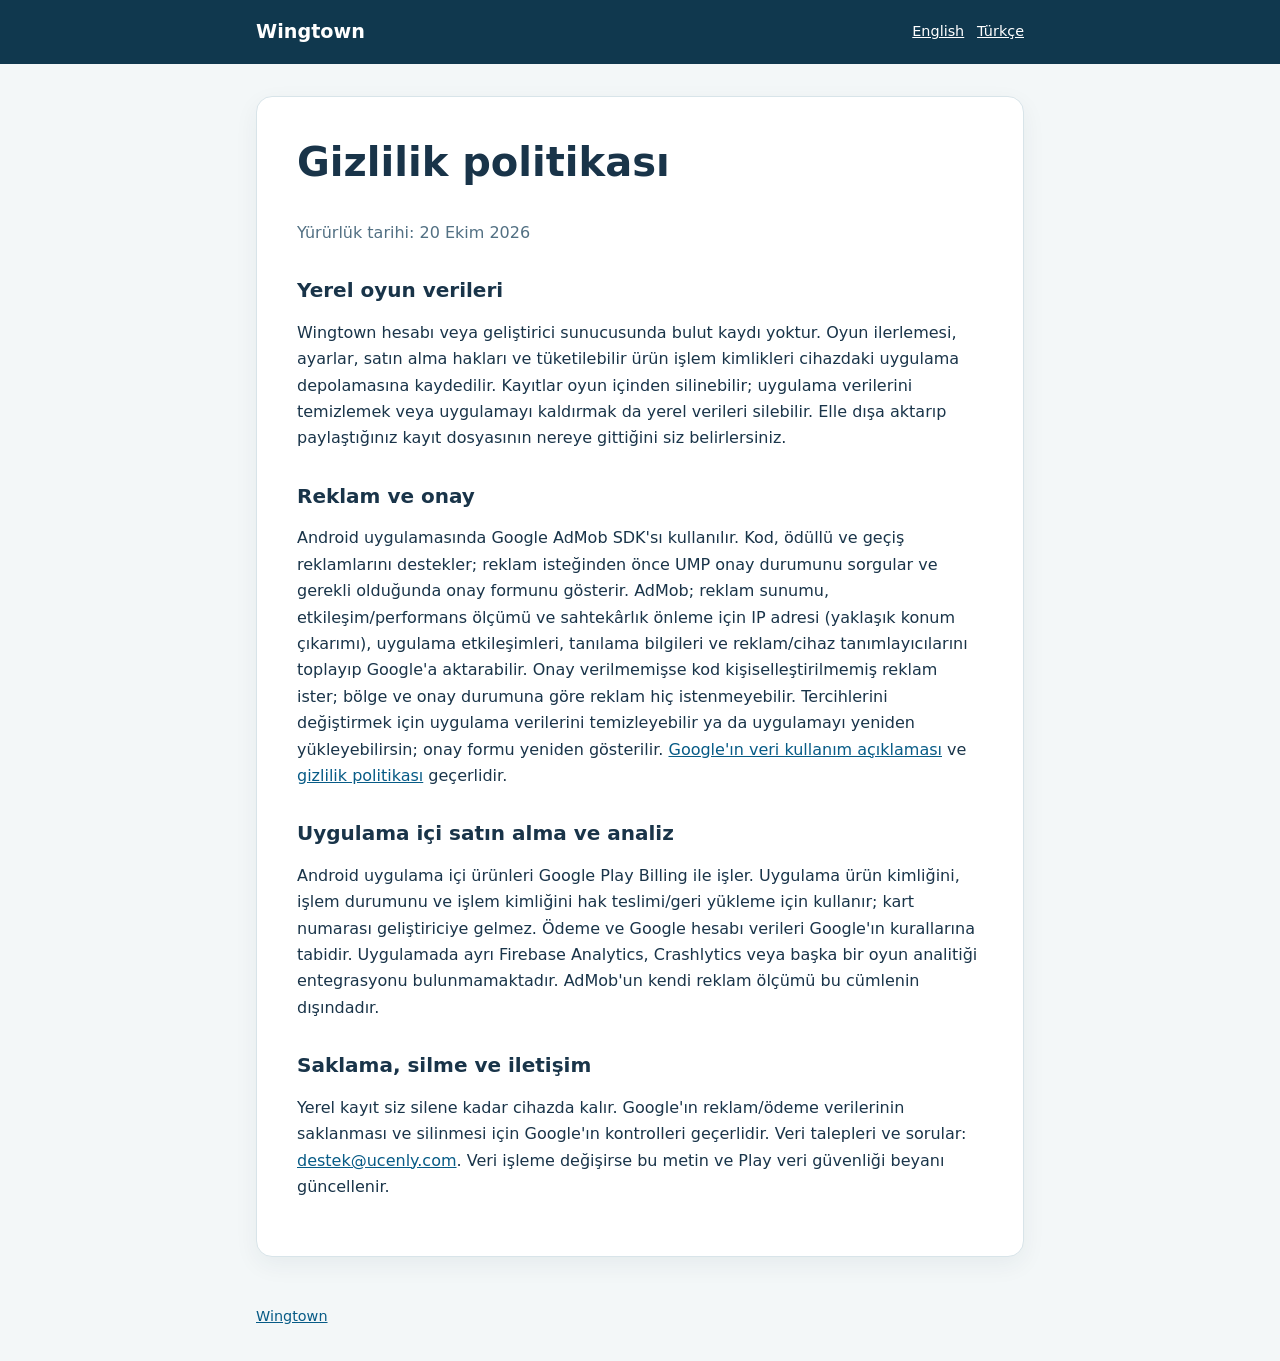
==== gizlilik/index.html @ 804c9563 "Wingtown privacy policy pages" ====
<!doctype html>
<html lang="tr">
  <head>
    <meta charset="utf-8" />
    <meta name="viewport" content="width=device-width, initial-scale=1" />
    <meta name="description" content="Wingtown Android oyununun Türkçe gizlilik politikası." />
    <title>Gizlilik Politikası — Wingtown</title>
    <link rel="stylesheet" href="../styles.css" />
  </head>
  <body>
    <header>
      <div class="wrap">
        <a class="brand" href="../">Wingtown</a>
        <nav aria-label="Dil ve gizlilik">
          <a href="../privacy/" lang="en">English</a>
          <a href="./" aria-current="page">Türkçe</a>
        </nav>
      </div>
    </header>
    <main class="wrap">
      <article>
        <h1>Gizlilik politikası</h1>
        <p class="muted">Yürürlük tarihi: 20 Ekim 2026</p>

        <h2>Yerel oyun verileri</h2>
        <p>Wingtown hesabı veya geliştirici sunucusunda bulut kaydı yoktur. Oyun ilerlemesi, ayarlar, satın alma
          hakları ve tüketilebilir ürün işlem kimlikleri cihazdaki uygulama depolamasına kaydedilir. Kayıtlar oyun
          içinden silinebilir; uygulama verilerini temizlemek veya uygulamayı kaldırmak da yerel verileri silebilir.
          Elle dışa aktarıp paylaştığınız kayıt dosyasının nereye gittiğini siz belirlersiniz.</p>

        <h2>Reklam ve onay</h2>
        <p>Android uygulamasında Google AdMob SDK'sı kullanılır. Kod, ödüllü ve geçiş reklamlarını destekler; reklam
          isteğinden önce UMP onay durumunu sorgular ve gerekli olduğunda onay formunu gösterir. AdMob; reklam
          sunumu, etkileşim/performans ölçümü ve sahtekârlık önleme için IP adresi (yaklaşık konum çıkarımı),
          uygulama etkileşimleri, tanılama bilgileri ve reklam/cihaz tanımlayıcılarını toplayıp Google'a
          aktarabilir. Onay verilmemişse kod kişiselleştirilmemiş reklam ister; bölge ve onay durumuna göre reklam
          hiç istenmeyebilir. Tercihlerini değiştirmek için uygulama verilerini temizleyebilir ya da uygulamayı yeniden yükleyebilirsin; onay formu yeniden gösterilir. <a
          href="https://policies.google.com/technologies/partner-sites">Google'ın veri kullanım açıklaması</a> ve <a
          href="https://policies.google.com/privacy">gizlilik politikası</a> geçerlidir.</p>

        <h2>Uygulama içi satın alma ve analiz</h2>
        <p>Android uygulama içi ürünleri Google Play Billing ile işler. Uygulama ürün kimliğini, işlem durumunu ve
          işlem kimliğini hak teslimi/geri yükleme için kullanır; kart numarası geliştiriciye gelmez. Ödeme ve
          Google hesabı verileri Google'ın kurallarına tabidir. Uygulamada ayrı Firebase Analytics, Crashlytics veya
          başka bir oyun analitiği entegrasyonu bulunmamaktadır. AdMob'un kendi reklam ölçümü bu cümlenin
          dışındadır.</p>

        <h2>Saklama, silme ve iletişim</h2>
        <p>Yerel kayıt siz silene kadar cihazda kalır. Google'ın reklam/ödeme verilerinin saklanması ve silinmesi
          için Google'ın kontrolleri geçerlidir. Veri talepleri ve sorular: <a
          href="mailto:destek@ucenly.com">destek@ucenly.com</a>. Veri işleme değişirse bu metin ve Play veri
          güvenliği beyanı güncellenir.</p>
      </article>
    </main>
    <footer class="wrap"><a href="../">Wingtown</a></footer>
  </body>
</html>
---- styles.css ----
:root {
  color-scheme: light;
  font-family: system-ui, -apple-system, BlinkMacSystemFont, "Segoe UI", sans-serif;
  line-height: 1.65;
  color: #193449;
  background: #f3f7f8;
}

* {
  box-sizing: border-box;
}

body {
  margin: 0;
}

a {
  color: #075b86;
}

a:focus-visible {
  outline: 3px solid #e6a33c;
  outline-offset: 3px;
}

.wrap {
  width: min(100% - 2rem, 48rem);
  margin: 0 auto;
}

header {
  background: #10384e;
  color: #fff;
}

header .wrap {
  display: flex;
  align-items: center;
  justify-content: space-between;
  gap: 1rem;
  padding: 1rem 0;
}

header a {
  color: #fff;
}

.brand {
  font-size: 1.2rem;
  font-weight: 750;
  text-decoration: none;
}

nav {
  display: flex;
  flex-wrap: wrap;
  gap: 0.8rem;
  font-size: 0.9rem;
}

main {
  padding: 2rem 0 3rem;
}

article {
  padding: clamp(1.25rem, 4vw, 2.5rem);
  border: 1px solid #d8e4e9;
  border-radius: 1rem;
  background: #fff;
  box-shadow: 0 8px 25px rgb(15 55 75 / 6%);
}

h1,
h2 {
  line-height: 1.25;
}

h1 {
  margin-top: 0;
  font-size: clamp(1.8rem, 5vw, 2.5rem);
}

h2 {
  margin-top: 2rem;
  font-size: 1.25rem;
}

.muted {
  color: #527083;
}

footer {
  padding: 0 0 2rem;
  font-size: 0.9rem;
}

@media (max-width: 30rem) {
  header .wrap {
    align-items: flex-start;
    flex-direction: column;
  }
}
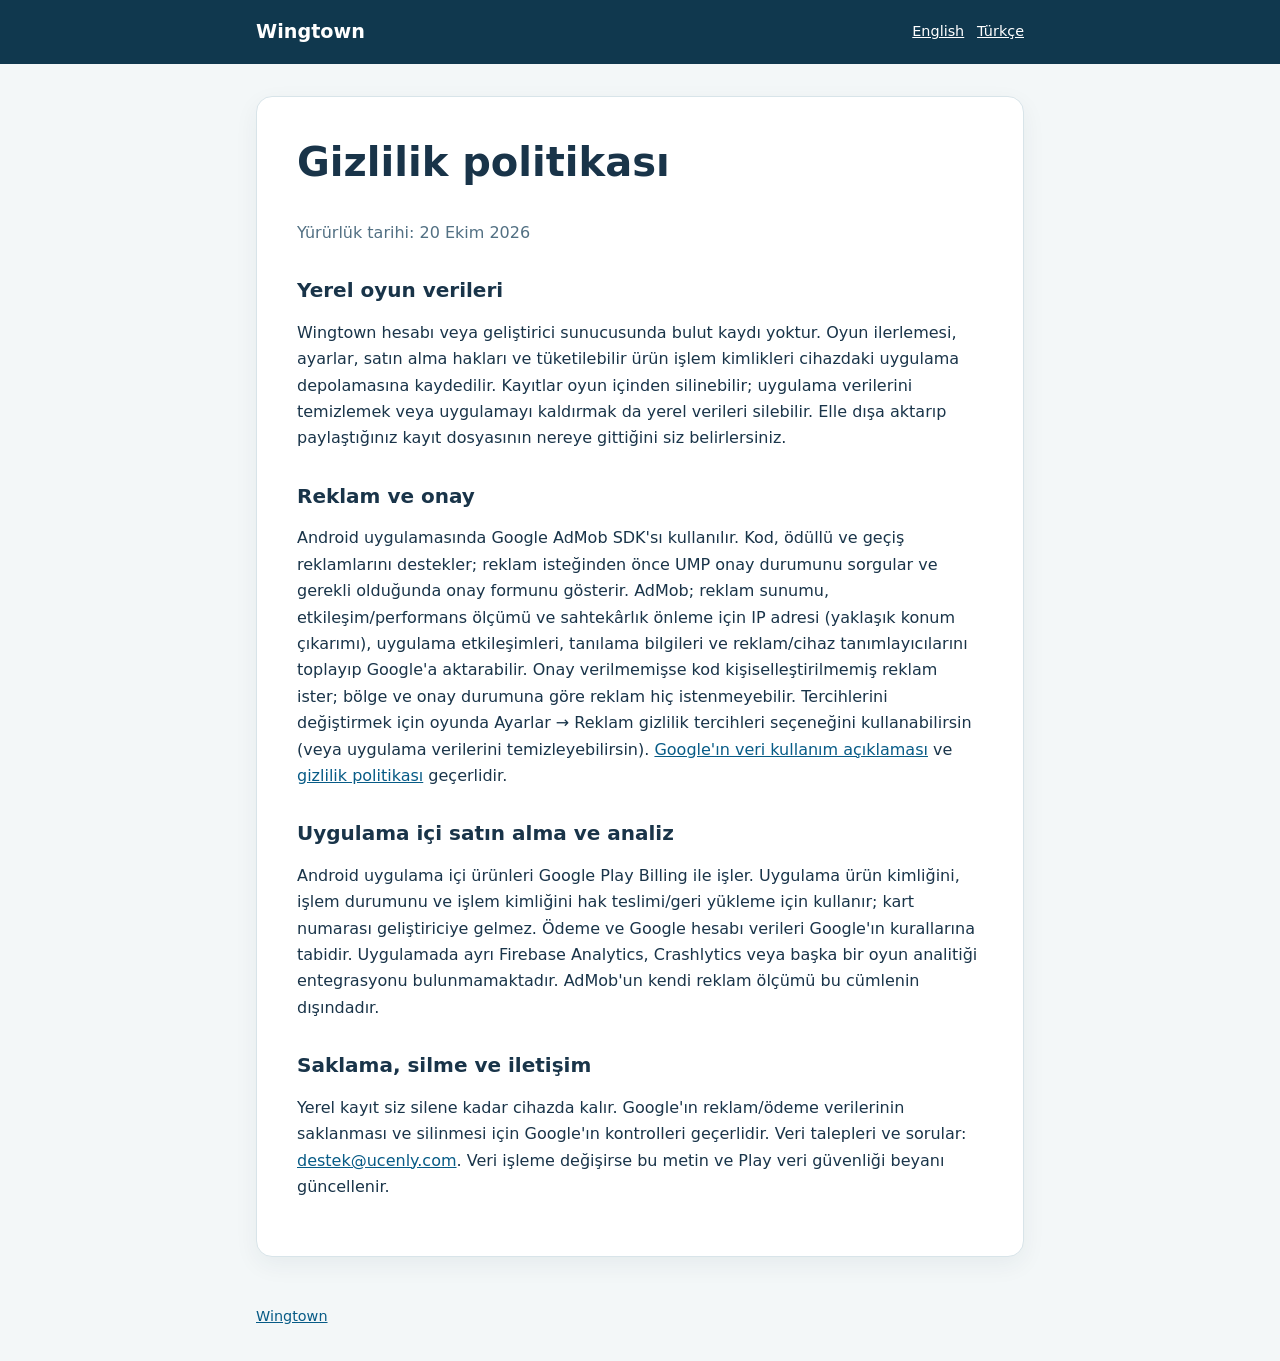
==== commit b91e482c: "Gizlilik: reklam tercihleri Ayarlar'dan değiştirilebilir" ====
--- a/gizlilik/index.html
+++ b/gizlilik/index.html
@@ -34,7 +34,7 @@
           sunumu, etkileşim/performans ölçümü ve sahtekârlık önleme için IP adresi (yaklaşık konum çıkarımı),
           uygulama etkileşimleri, tanılama bilgileri ve reklam/cihaz tanımlayıcılarını toplayıp Google'a
           aktarabilir. Onay verilmemişse kod kişiselleştirilmemiş reklam ister; bölge ve onay durumuna göre reklam
-          hiç istenmeyebilir. Tercihlerini değiştirmek için uygulama verilerini temizleyebilir ya da uygulamayı yeniden yükleyebilirsin; onay formu yeniden gösterilir. <a
+          hiç istenmeyebilir. Tercihlerini değiştirmek için oyunda Ayarlar → Reklam gizlilik tercihleri seçeneğini kullanabilirsin (veya uygulama verilerini temizleyebilirsin). <a
           href="https://policies.google.com/technologies/partner-sites">Google'ın veri kullanım açıklaması</a> ve <a
           href="https://policies.google.com/privacy">gizlilik politikası</a> geçerlidir.</p>
 
